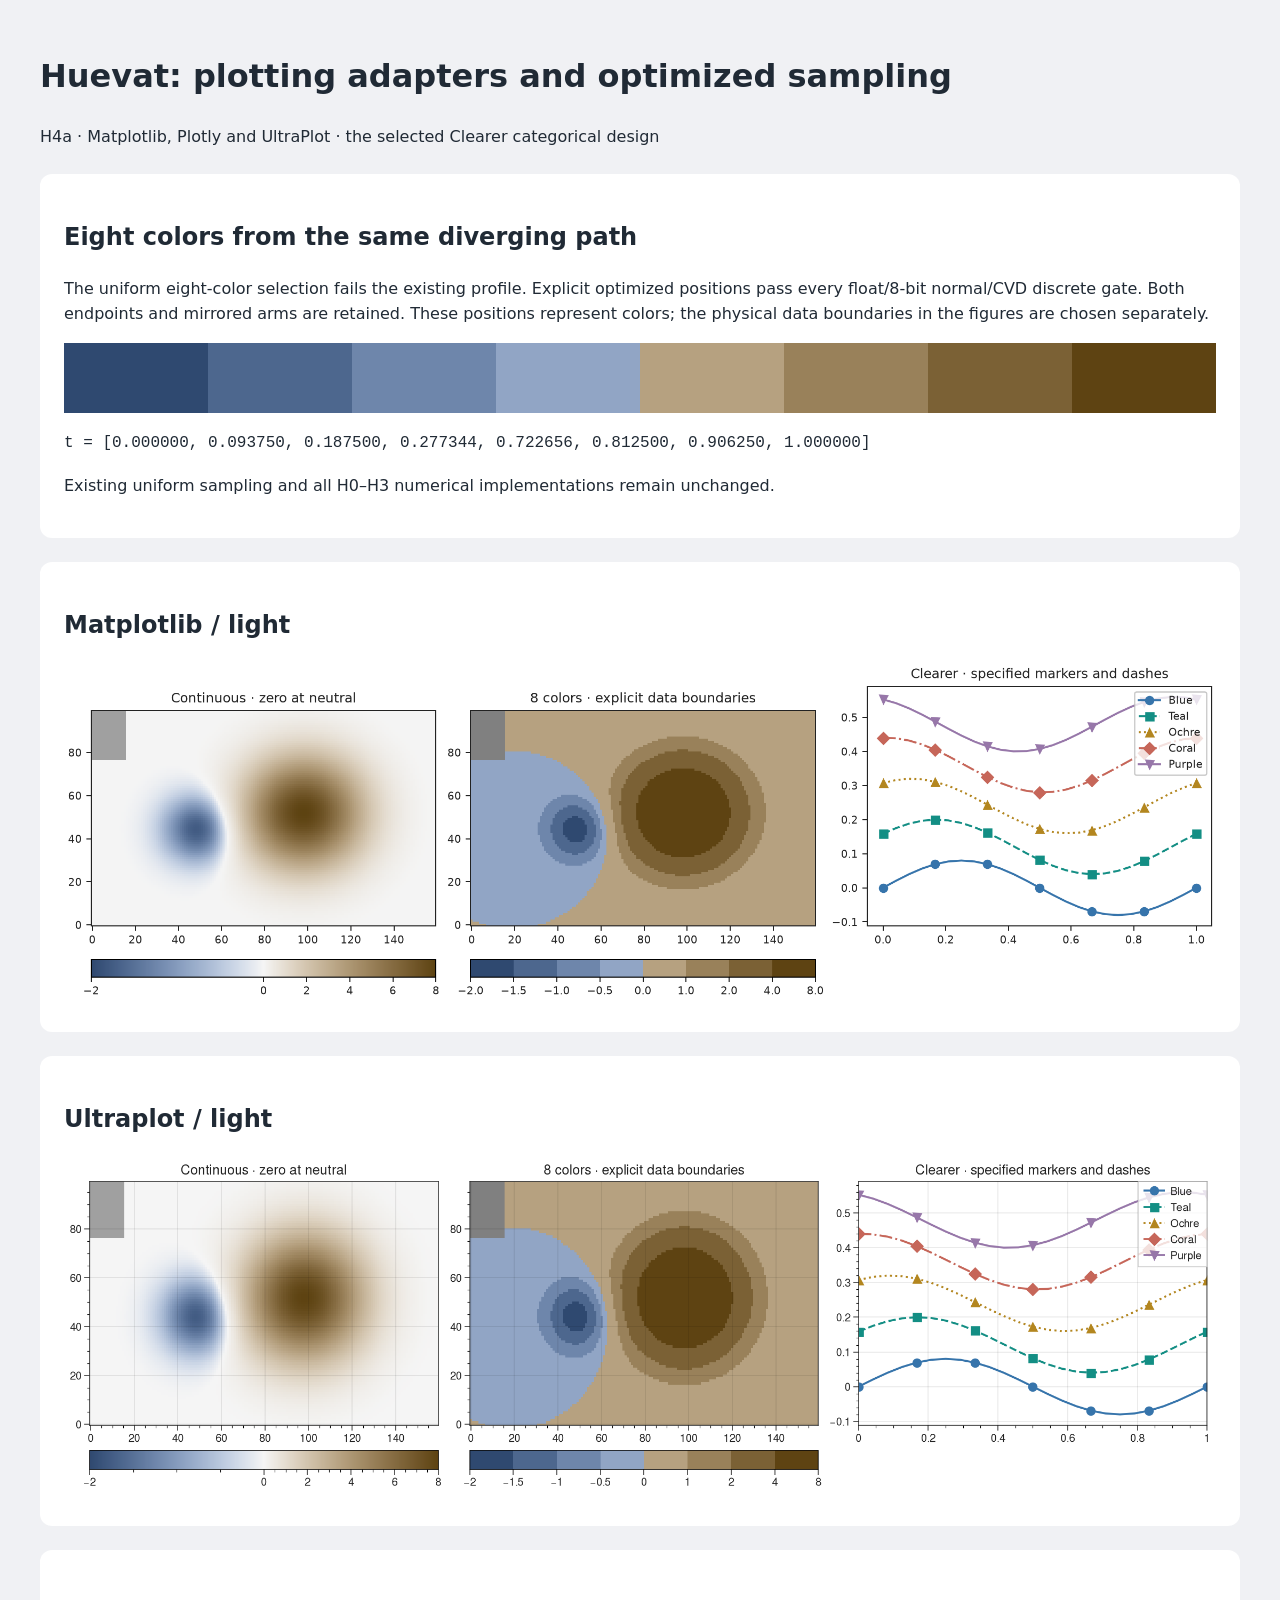
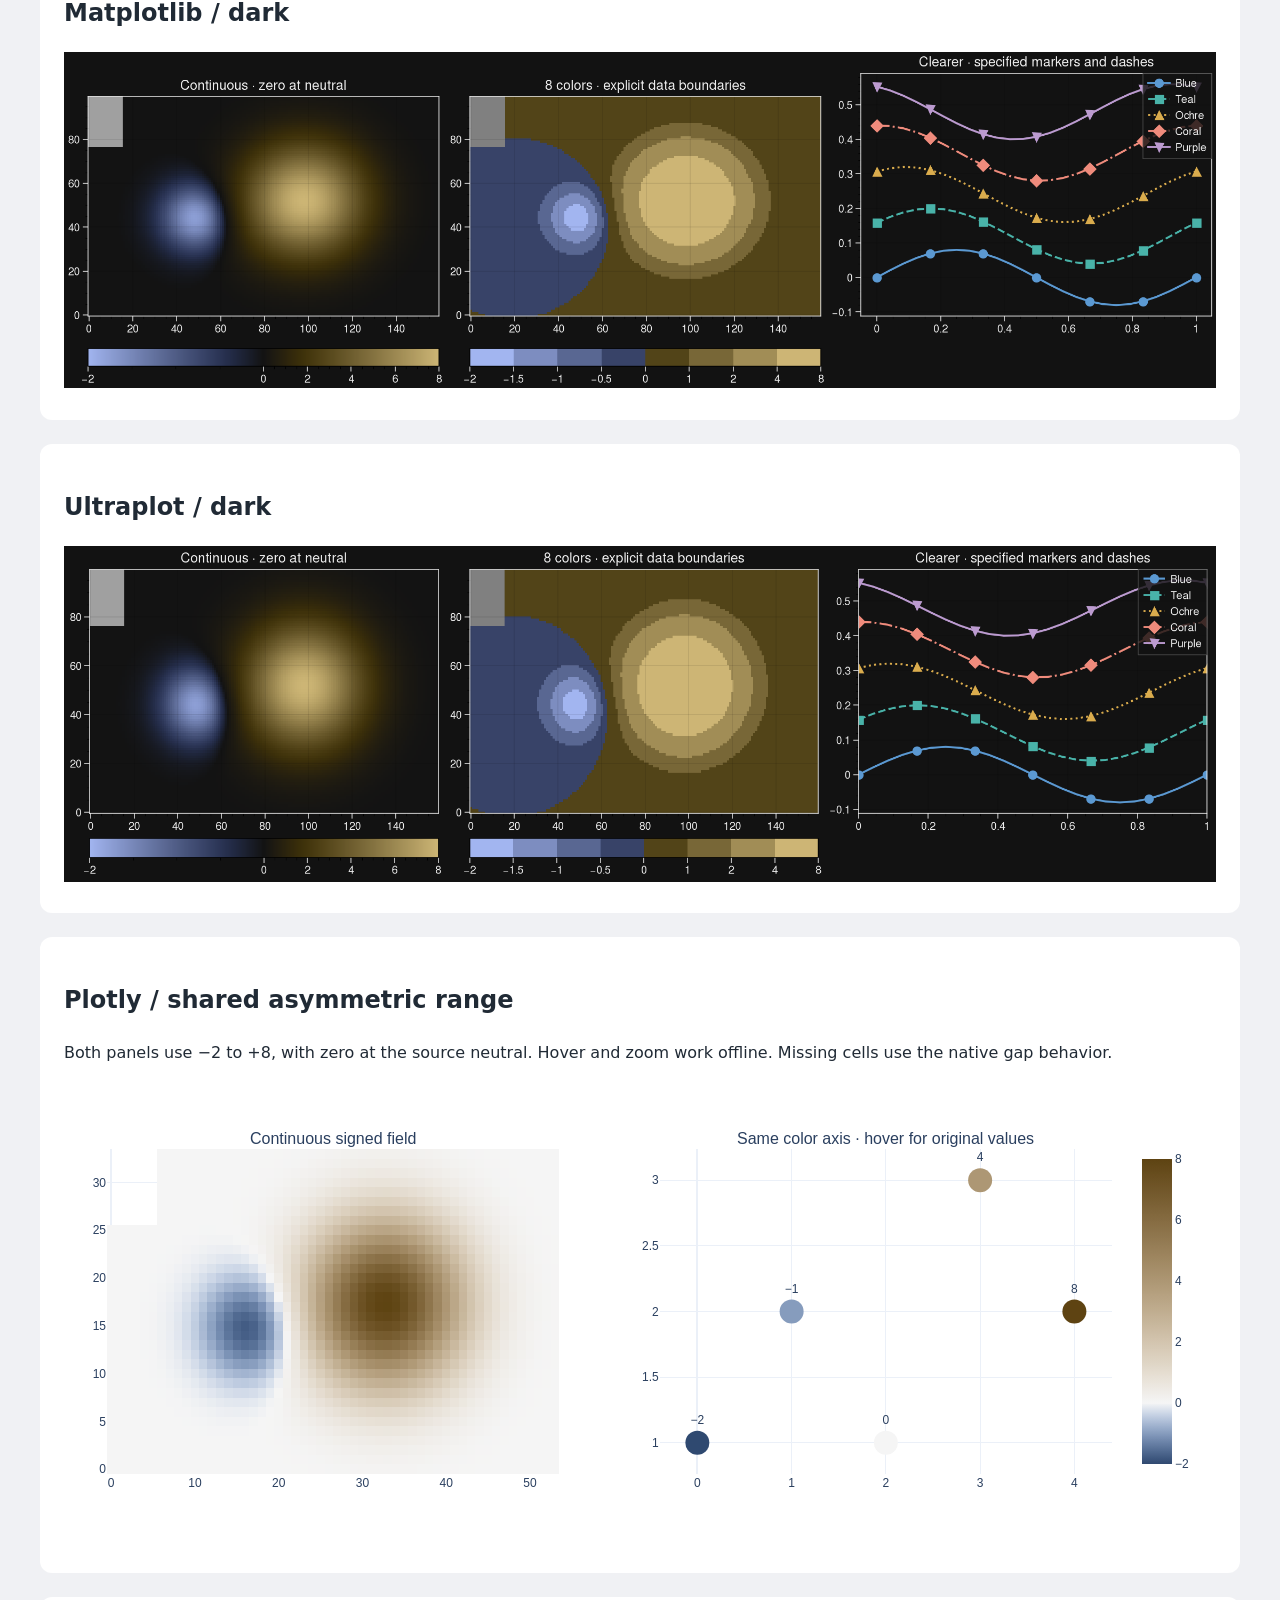
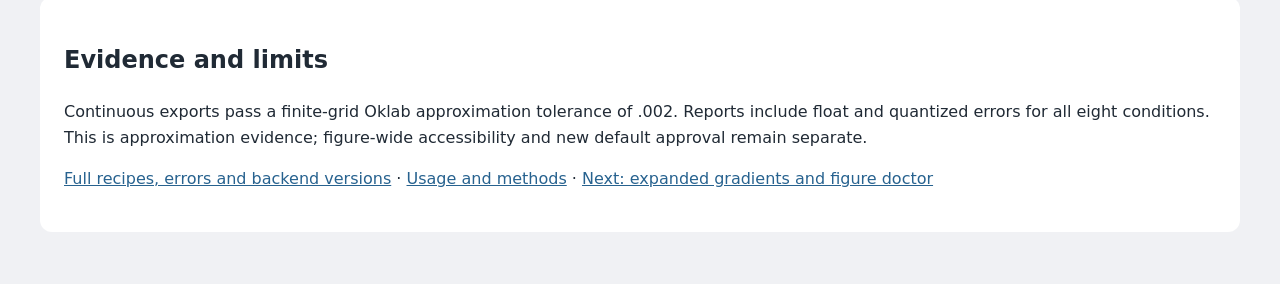
==== research/adapters-v1/index.html @ 34ba2f2d "Implement H4a native plotting adapters and optimized discrete sampling" ====
<!doctype html><html lang="en"><meta charset="utf-8"><meta name="viewport" content="width=device-width,initial-scale=1"><title>Huevat: plotting adapters and optimized sampling</title><style>body{font:16px/1.6 system-ui;max-width:1200px;margin:auto;padding:30px;background:#f0f1f4;color:#202a35}section{background:white;border-radius:12px;padding:24px;margin:24px 0}img{width:100%;height:auto}iframe{width:100%;height:460px;border:0}.row{display:flex;height:70px}.swatch{flex:1}code{overflow-wrap:anywhere}a{color:#27628f}</style><h1>Huevat: plotting adapters and optimized sampling</h1><p>H4a · Matplotlib, Plotly and UltraPlot · the selected Clearer categorical design</p><section><h2>Eight colors from the same diverging path</h2><p>The uniform eight-color selection fails the existing profile. Explicit optimized positions pass every float/8-bit normal/CVD discrete gate. Both endpoints and mirrored arms are retained. These positions represent colors; the physical data boundaries in the figures are chosen separately.</p><div class="row"><div class="swatch" style="background:#2f4970" title="t=0.00000000"></div><div class="swatch" style="background:#4d678e" title="t=0.09375000"></div><div class="swatch" style="background:#6e86ab" title="t=0.18750000"></div><div class="swatch" style="background:#91a5c5" title="t=0.27734375"></div><div class="swatch" style="background:#b6a180" title="t=0.72265625"></div><div class="swatch" style="background:#99815a" title="t=0.81250000"></div><div class="swatch" style="background:#7b6135" title="t=0.90625000"></div><div class="swatch" style="background:#5e4312" title="t=1.00000000"></div></div><p><code>t = [0.000000, 0.093750, 0.187500, 0.277344, 0.722656, 0.812500, 0.906250, 1.000000]</code></p><p>Existing uniform sampling and all H0–H3 numerical implementations remain unchanged.</p></section><section><h2>Matplotlib / light</h2><img src="matplotlib-light.png" alt="Native matplotlib figure, light background"></section><section><h2>Ultraplot / light</h2><img src="ultraplot-light.png" alt="Native ultraplot figure, light background"></section><section><h2>Matplotlib / dark</h2><img src="matplotlib-dark.png" alt="Native matplotlib figure, dark background"></section><section><h2>Ultraplot / dark</h2><img src="ultraplot-dark.png" alt="Native ultraplot figure, dark background"></section><section><h2>Plotly / shared asymmetric range</h2><p>Both panels use −2 to +8, with zero at the source neutral. Hover and zoom work offline. Missing cells use the native gap behavior.</p><iframe src="plotly.html" title="Interactive native Plotly example"></iframe></section><section><h2>Evidence and limits</h2><p>Continuous exports pass a finite-grid Oklab approximation tolerance of .002. Reports include float and quantized errors for all eight conditions. This is approximation evidence; figure-wide accessibility and new default approval remain separate.</p><p><a href="evidence.json">Full recipes, errors and backend versions</a> · <a href="../../docs/METHODS_H4A.md">Usage and methods</a> · <a href="../../docs/NEXT_STEPS.md">Next: expanded gradients and figure doctor</a></p></section></html>
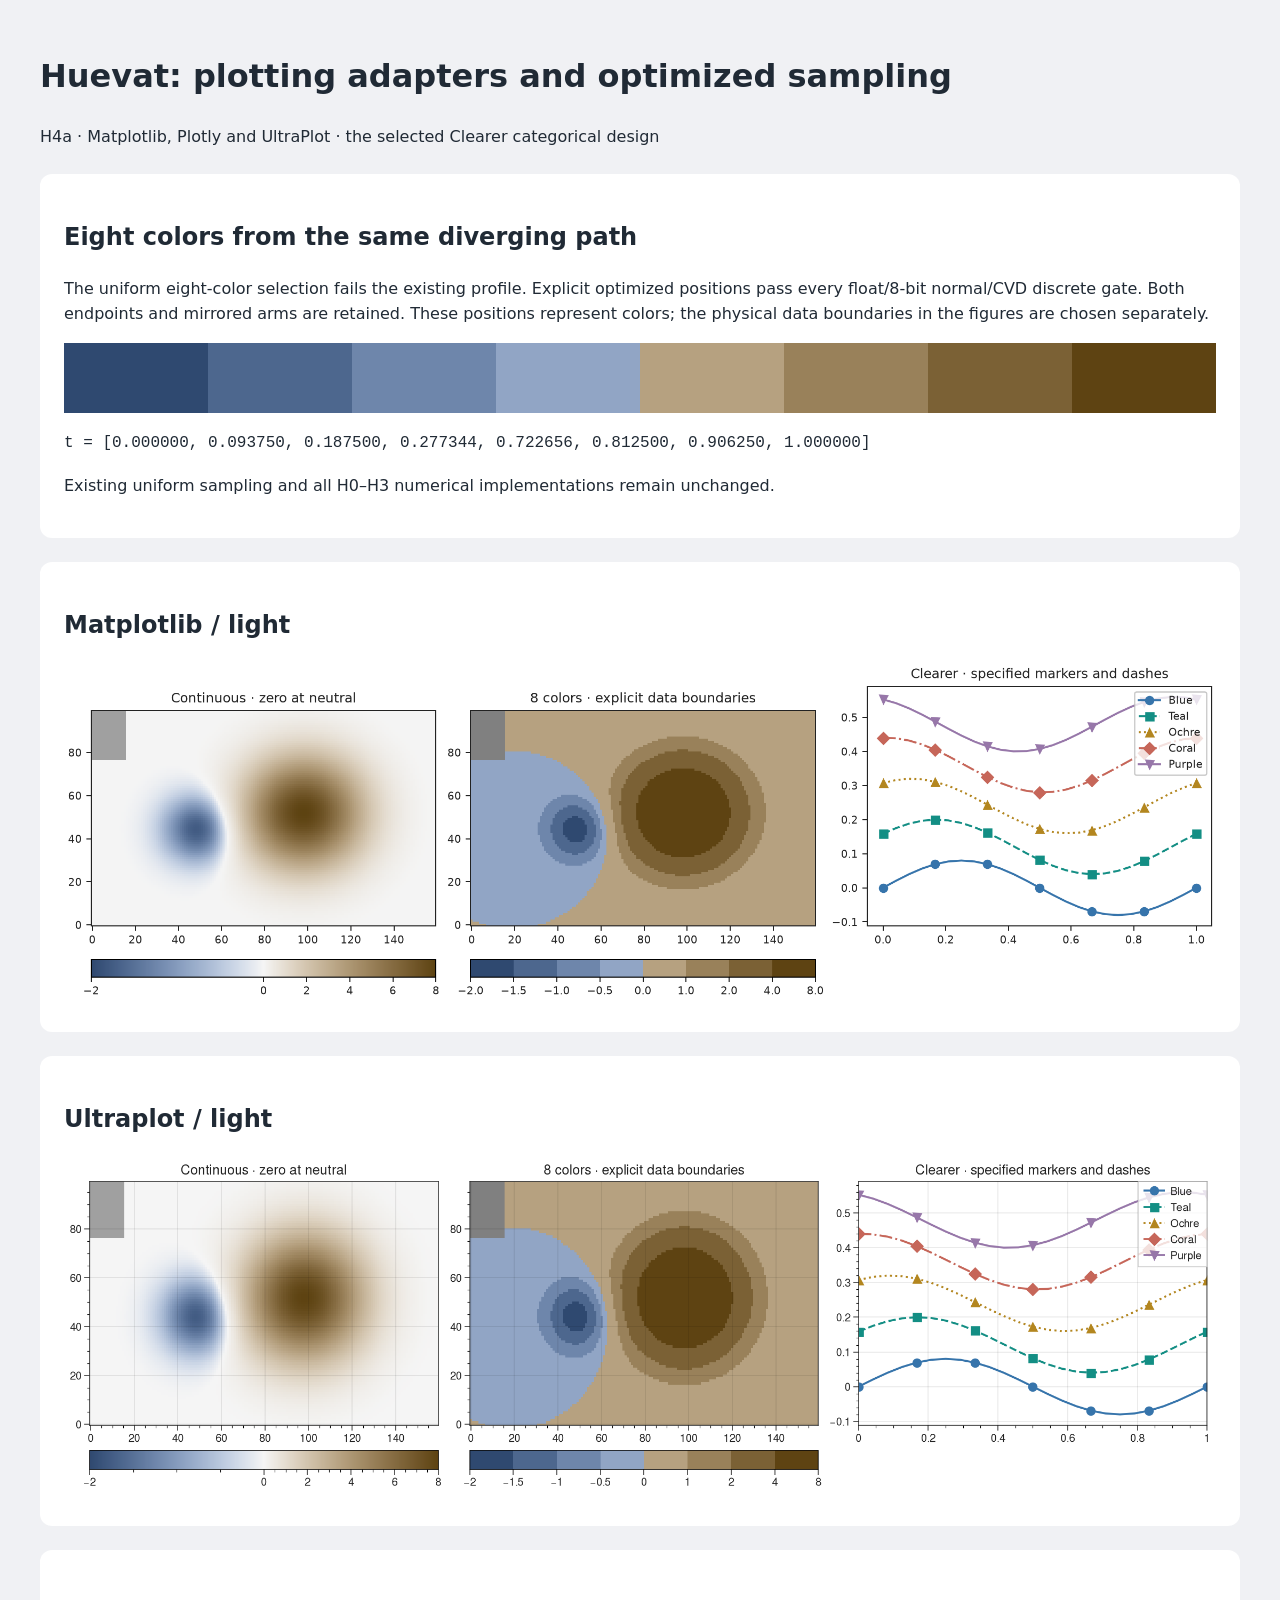
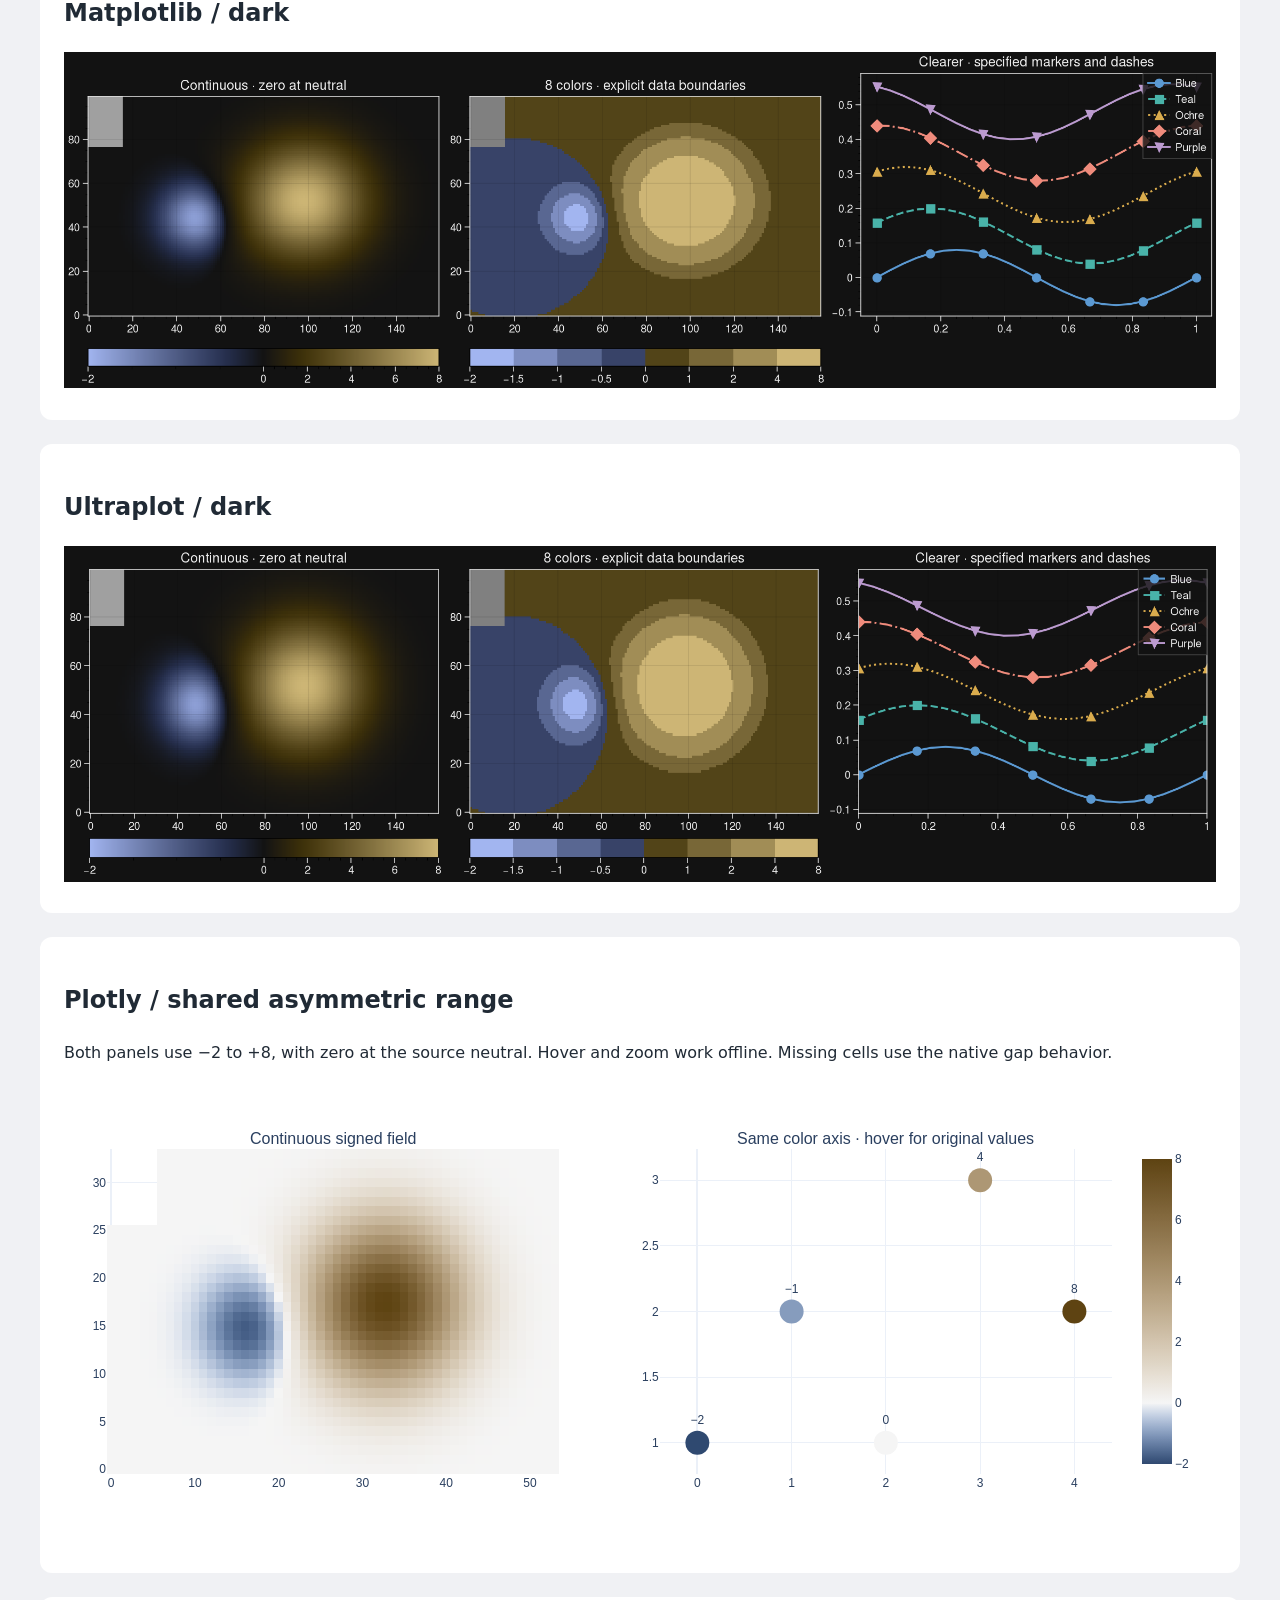
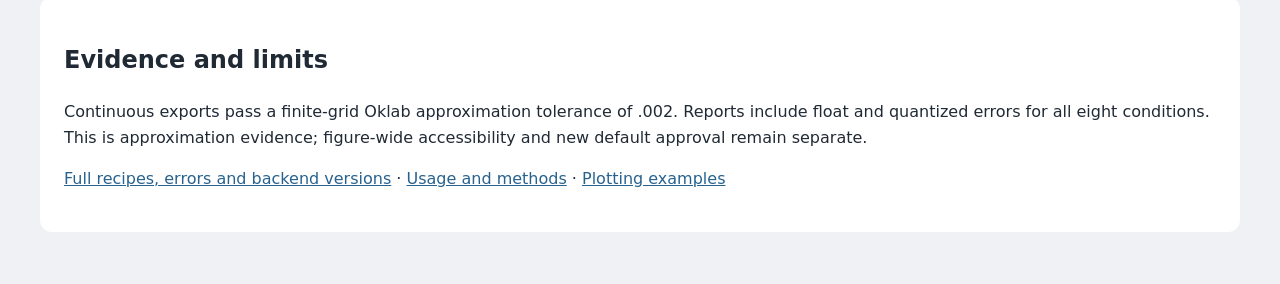
==== commit 46ab0974: "Show palette galleries in README and simplify user guides" ====
--- a/research/adapters-v1/index.html
+++ b/research/adapters-v1/index.html
@@ -1 +1 @@
-<!doctype html><html lang="en"><meta charset="utf-8"><meta name="viewport" content="width=device-width,initial-scale=1"><title>Huevat: plotting adapters and optimized sampling</title><style>body{font:16px/1.6 system-ui;max-width:1200px;margin:auto;padding:30px;background:#f0f1f4;color:#202a35}section{background:white;border-radius:12px;padding:24px;margin:24px 0}img{width:100%;height:auto}iframe{width:100%;height:460px;border:0}.row{display:flex;height:70px}.swatch{flex:1}code{overflow-wrap:anywhere}a{color:#27628f}</style><h1>Huevat: plotting adapters and optimized sampling</h1><p>H4a · Matplotlib, Plotly and UltraPlot · the selected Clearer categorical design</p><section><h2>Eight colors from the same diverging path</h2><p>The uniform eight-color selection fails the existing profile. Explicit optimized positions pass every float/8-bit normal/CVD discrete gate. Both endpoints and mirrored arms are retained. These positions represent colors; the physical data boundaries in the figures are chosen separately.</p><div class="row"><div class="swatch" style="background:#2f4970" title="t=0.00000000"></div><div class="swatch" style="background:#4d678e" title="t=0.09375000"></div><div class="swatch" style="background:#6e86ab" title="t=0.18750000"></div><div class="swatch" style="background:#91a5c5" title="t=0.27734375"></div><div class="swatch" style="background:#b6a180" title="t=0.72265625"></div><div class="swatch" style="background:#99815a" title="t=0.81250000"></div><div class="swatch" style="background:#7b6135" title="t=0.90625000"></div><div class="swatch" style="background:#5e4312" title="t=1.00000000"></div></div><p><code>t = [0.000000, 0.093750, 0.187500, 0.277344, 0.722656, 0.812500, 0.906250, 1.000000]</code></p><p>Existing uniform sampling and all H0–H3 numerical implementations remain unchanged.</p></section><section><h2>Matplotlib / light</h2><img src="matplotlib-light.png" alt="Native matplotlib figure, light background"></section><section><h2>Ultraplot / light</h2><img src="ultraplot-light.png" alt="Native ultraplot figure, light background"></section><section><h2>Matplotlib / dark</h2><img src="matplotlib-dark.png" alt="Native matplotlib figure, dark background"></section><section><h2>Ultraplot / dark</h2><img src="ultraplot-dark.png" alt="Native ultraplot figure, dark background"></section><section><h2>Plotly / shared asymmetric range</h2><p>Both panels use −2 to +8, with zero at the source neutral. Hover and zoom work offline. Missing cells use the native gap behavior.</p><iframe src="plotly.html" title="Interactive native Plotly example"></iframe></section><section><h2>Evidence and limits</h2><p>Continuous exports pass a finite-grid Oklab approximation tolerance of .002. Reports include float and quantized errors for all eight conditions. This is approximation evidence; figure-wide accessibility and new default approval remain separate.</p><p><a href="evidence.json">Full recipes, errors and backend versions</a> · <a href="../../docs/METHODS_H4A.md">Usage and methods</a> · <a href="../../docs/NEXT_STEPS.md">Next: expanded gradients and figure doctor</a></p></section></html>+<!doctype html><html lang="en"><meta charset="utf-8"><meta name="viewport" content="width=device-width,initial-scale=1"><title>Huevat: plotting adapters and optimized sampling</title><style>body{font:16px/1.6 system-ui;max-width:1200px;margin:auto;padding:30px;background:#f0f1f4;color:#202a35}section{background:white;border-radius:12px;padding:24px;margin:24px 0}img{width:100%;height:auto}iframe{width:100%;height:460px;border:0}.row{display:flex;height:70px}.swatch{flex:1}code{overflow-wrap:anywhere}a{color:#27628f}</style><h1>Huevat: plotting adapters and optimized sampling</h1><p>H4a · Matplotlib, Plotly and UltraPlot · the selected Clearer categorical design</p><section><h2>Eight colors from the same diverging path</h2><p>The uniform eight-color selection fails the existing profile. Explicit optimized positions pass every float/8-bit normal/CVD discrete gate. Both endpoints and mirrored arms are retained. These positions represent colors; the physical data boundaries in the figures are chosen separately.</p><div class="row"><div class="swatch" style="background:#2f4970" title="t=0.00000000"></div><div class="swatch" style="background:#4d678e" title="t=0.09375000"></div><div class="swatch" style="background:#6e86ab" title="t=0.18750000"></div><div class="swatch" style="background:#91a5c5" title="t=0.27734375"></div><div class="swatch" style="background:#b6a180" title="t=0.72265625"></div><div class="swatch" style="background:#99815a" title="t=0.81250000"></div><div class="swatch" style="background:#7b6135" title="t=0.90625000"></div><div class="swatch" style="background:#5e4312" title="t=1.00000000"></div></div><p><code>t = [0.000000, 0.093750, 0.187500, 0.277344, 0.722656, 0.812500, 0.906250, 1.000000]</code></p><p>Existing uniform sampling and all H0–H3 numerical implementations remain unchanged.</p></section><section><h2>Matplotlib / light</h2><img src="matplotlib-light.png" alt="Native matplotlib figure, light background"></section><section><h2>Ultraplot / light</h2><img src="ultraplot-light.png" alt="Native ultraplot figure, light background"></section><section><h2>Matplotlib / dark</h2><img src="matplotlib-dark.png" alt="Native matplotlib figure, dark background"></section><section><h2>Ultraplot / dark</h2><img src="ultraplot-dark.png" alt="Native ultraplot figure, dark background"></section><section><h2>Plotly / shared asymmetric range</h2><p>Both panels use −2 to +8, with zero at the source neutral. Hover and zoom work offline. Missing cells use the native gap behavior.</p><iframe src="plotly.html" title="Interactive native Plotly example"></iframe></section><section><h2>Evidence and limits</h2><p>Continuous exports pass a finite-grid Oklab approximation tolerance of .002. Reports include float and quantized errors for all eight conditions. This is approximation evidence; figure-wide accessibility and new default approval remain separate.</p><p><a href="evidence.json">Full recipes, errors and backend versions</a> · <a href="../../docs/METHODS_H4A.md">Usage and methods</a> · <a href="../../examples/README.md">Plotting examples</a></p></section></html>
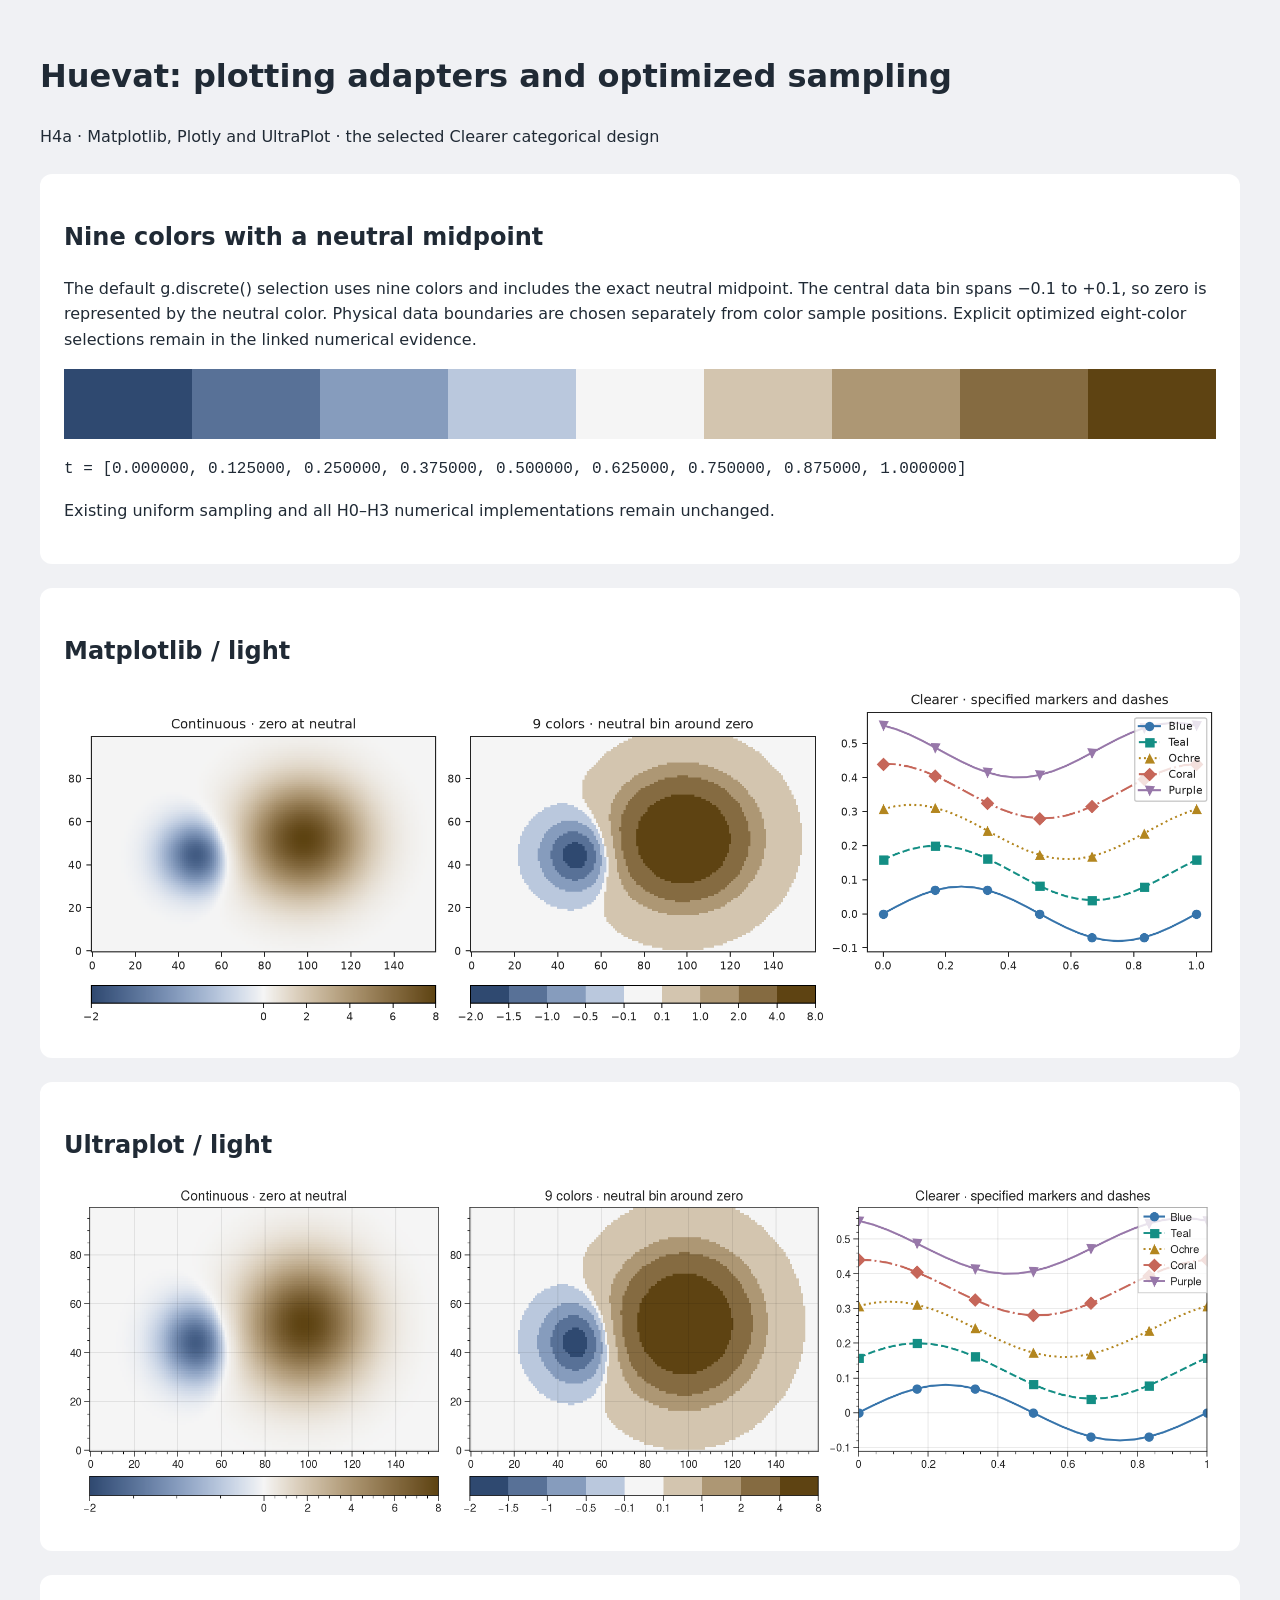
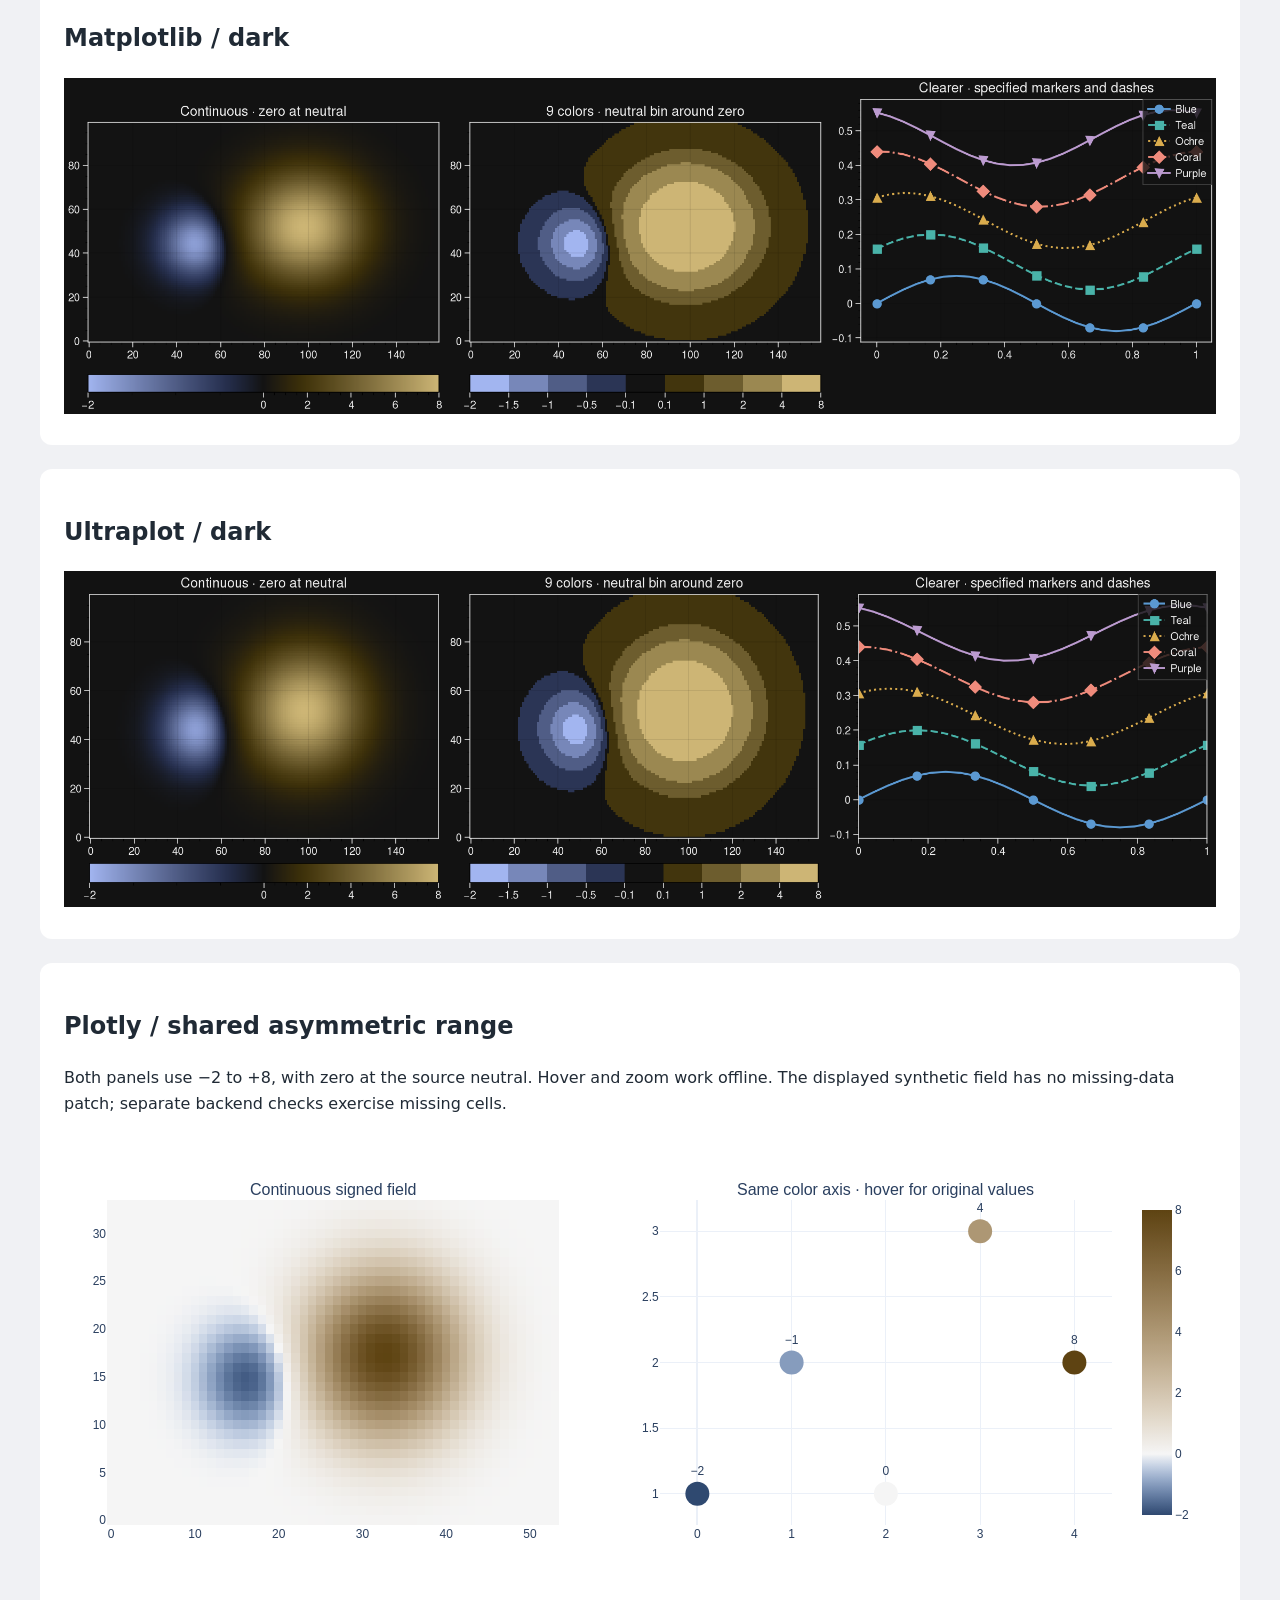
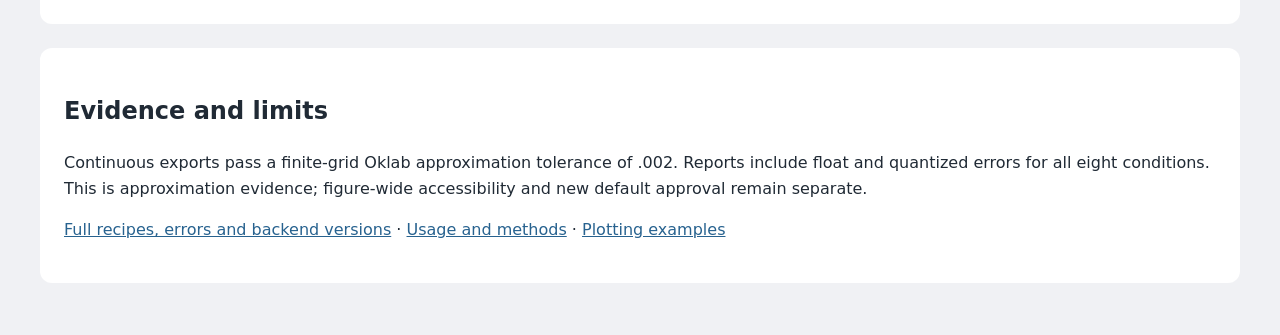
==== commit 3a76e94b: "Use nine-bin diverging defaults in README figures" ====
--- a/research/adapters-v1/index.html
+++ b/research/adapters-v1/index.html
@@ -1 +1 @@
-<!doctype html><html lang="en"><meta charset="utf-8"><meta name="viewport" content="width=device-width,initial-scale=1"><title>Huevat: plotting adapters and optimized sampling</title><style>body{font:16px/1.6 system-ui;max-width:1200px;margin:auto;padding:30px;background:#f0f1f4;color:#202a35}section{background:white;border-radius:12px;padding:24px;margin:24px 0}img{width:100%;height:auto}iframe{width:100%;height:460px;border:0}.row{display:flex;height:70px}.swatch{flex:1}code{overflow-wrap:anywhere}a{color:#27628f}</style><h1>Huevat: plotting adapters and optimized sampling</h1><p>H4a · Matplotlib, Plotly and UltraPlot · the selected Clearer categorical design</p><section><h2>Eight colors from the same diverging path</h2><p>The uniform eight-color selection fails the existing profile. Explicit optimized positions pass every float/8-bit normal/CVD discrete gate. Both endpoints and mirrored arms are retained. These positions represent colors; the physical data boundaries in the figures are chosen separately.</p><div class="row"><div class="swatch" style="background:#2f4970" title="t=0.00000000"></div><div class="swatch" style="background:#4d678e" title="t=0.09375000"></div><div class="swatch" style="background:#6e86ab" title="t=0.18750000"></div><div class="swatch" style="background:#91a5c5" title="t=0.27734375"></div><div class="swatch" style="background:#b6a180" title="t=0.72265625"></div><div class="swatch" style="background:#99815a" title="t=0.81250000"></div><div class="swatch" style="background:#7b6135" title="t=0.90625000"></div><div class="swatch" style="background:#5e4312" title="t=1.00000000"></div></div><p><code>t = [0.000000, 0.093750, 0.187500, 0.277344, 0.722656, 0.812500, 0.906250, 1.000000]</code></p><p>Existing uniform sampling and all H0–H3 numerical implementations remain unchanged.</p></section><section><h2>Matplotlib / light</h2><img src="matplotlib-light.png" alt="Native matplotlib figure, light background"></section><section><h2>Ultraplot / light</h2><img src="ultraplot-light.png" alt="Native ultraplot figure, light background"></section><section><h2>Matplotlib / dark</h2><img src="matplotlib-dark.png" alt="Native matplotlib figure, dark background"></section><section><h2>Ultraplot / dark</h2><img src="ultraplot-dark.png" alt="Native ultraplot figure, dark background"></section><section><h2>Plotly / shared asymmetric range</h2><p>Both panels use −2 to +8, with zero at the source neutral. Hover and zoom work offline. Missing cells use the native gap behavior.</p><iframe src="plotly.html" title="Interactive native Plotly example"></iframe></section><section><h2>Evidence and limits</h2><p>Continuous exports pass a finite-grid Oklab approximation tolerance of .002. Reports include float and quantized errors for all eight conditions. This is approximation evidence; figure-wide accessibility and new default approval remain separate.</p><p><a href="evidence.json">Full recipes, errors and backend versions</a> · <a href="../../docs/METHODS_H4A.md">Usage and methods</a> · <a href="../../examples/README.md">Plotting examples</a></p></section></html>+<!doctype html><html lang="en"><meta charset="utf-8"><meta name="viewport" content="width=device-width,initial-scale=1"><title>Huevat: plotting adapters and optimized sampling</title><style>body{font:16px/1.6 system-ui;max-width:1200px;margin:auto;padding:30px;background:#f0f1f4;color:#202a35}section{background:white;border-radius:12px;padding:24px;margin:24px 0}img{width:100%;height:auto}iframe{width:100%;height:460px;border:0}.row{display:flex;height:70px}.swatch{flex:1}code{overflow-wrap:anywhere}a{color:#27628f}</style><h1>Huevat: plotting adapters and optimized sampling</h1><p>H4a · Matplotlib, Plotly and UltraPlot · the selected Clearer categorical design</p><section><h2>Nine colors with a neutral midpoint</h2><p>The default g.discrete() selection uses nine colors and includes the exact neutral midpoint. The central data bin spans −0.1 to +0.1, so zero is represented by the neutral color. Physical data boundaries are chosen separately from color sample positions. Explicit optimized eight-color selections remain in the linked numerical evidence.</p><div class="row"><div class="swatch" style="background:#2f4970" title="t=0.00000000"></div><div class="swatch" style="background:#587197" title="t=0.12500000"></div><div class="swatch" style="background:#869cbd" title="t=0.25000000"></div><div class="swatch" style="background:#bac8dd" title="t=0.37500000"></div><div class="swatch" style="background:#f5f5f5" title="t=0.50000000"></div><div class="swatch" style="background:#d3c5af" title="t=0.62500000"></div><div class="swatch" style="background:#ad9774" title="t=0.75000000"></div><div class="swatch" style="background:#856b41" title="t=0.87500000"></div><div class="swatch" style="background:#5e4312" title="t=1.00000000"></div></div><p><code>t = [0.000000, 0.125000, 0.250000, 0.375000, 0.500000, 0.625000, 0.750000, 0.875000, 1.000000]</code></p><p>Existing uniform sampling and all H0–H3 numerical implementations remain unchanged.</p></section><section><h2>Matplotlib / light</h2><img src="matplotlib-light.png" alt="Native matplotlib figure, light background"></section><section><h2>Ultraplot / light</h2><img src="ultraplot-light.png" alt="Native ultraplot figure, light background"></section><section><h2>Matplotlib / dark</h2><img src="matplotlib-dark.png" alt="Native matplotlib figure, dark background"></section><section><h2>Ultraplot / dark</h2><img src="ultraplot-dark.png" alt="Native ultraplot figure, dark background"></section><section><h2>Plotly / shared asymmetric range</h2><p>Both panels use −2 to +8, with zero at the source neutral. Hover and zoom work offline. The displayed synthetic field has no missing-data patch; separate backend checks exercise missing cells.</p><iframe src="plotly.html" title="Interactive native Plotly example"></iframe></section><section><h2>Evidence and limits</h2><p>Continuous exports pass a finite-grid Oklab approximation tolerance of .002. Reports include float and quantized errors for all eight conditions. This is approximation evidence; figure-wide accessibility and new default approval remain separate.</p><p><a href="evidence.json">Full recipes, errors and backend versions</a> · <a href="../../docs/METHODS_H4A.md">Usage and methods</a> · <a href="../../examples/README.md">Plotting examples</a></p></section></html>
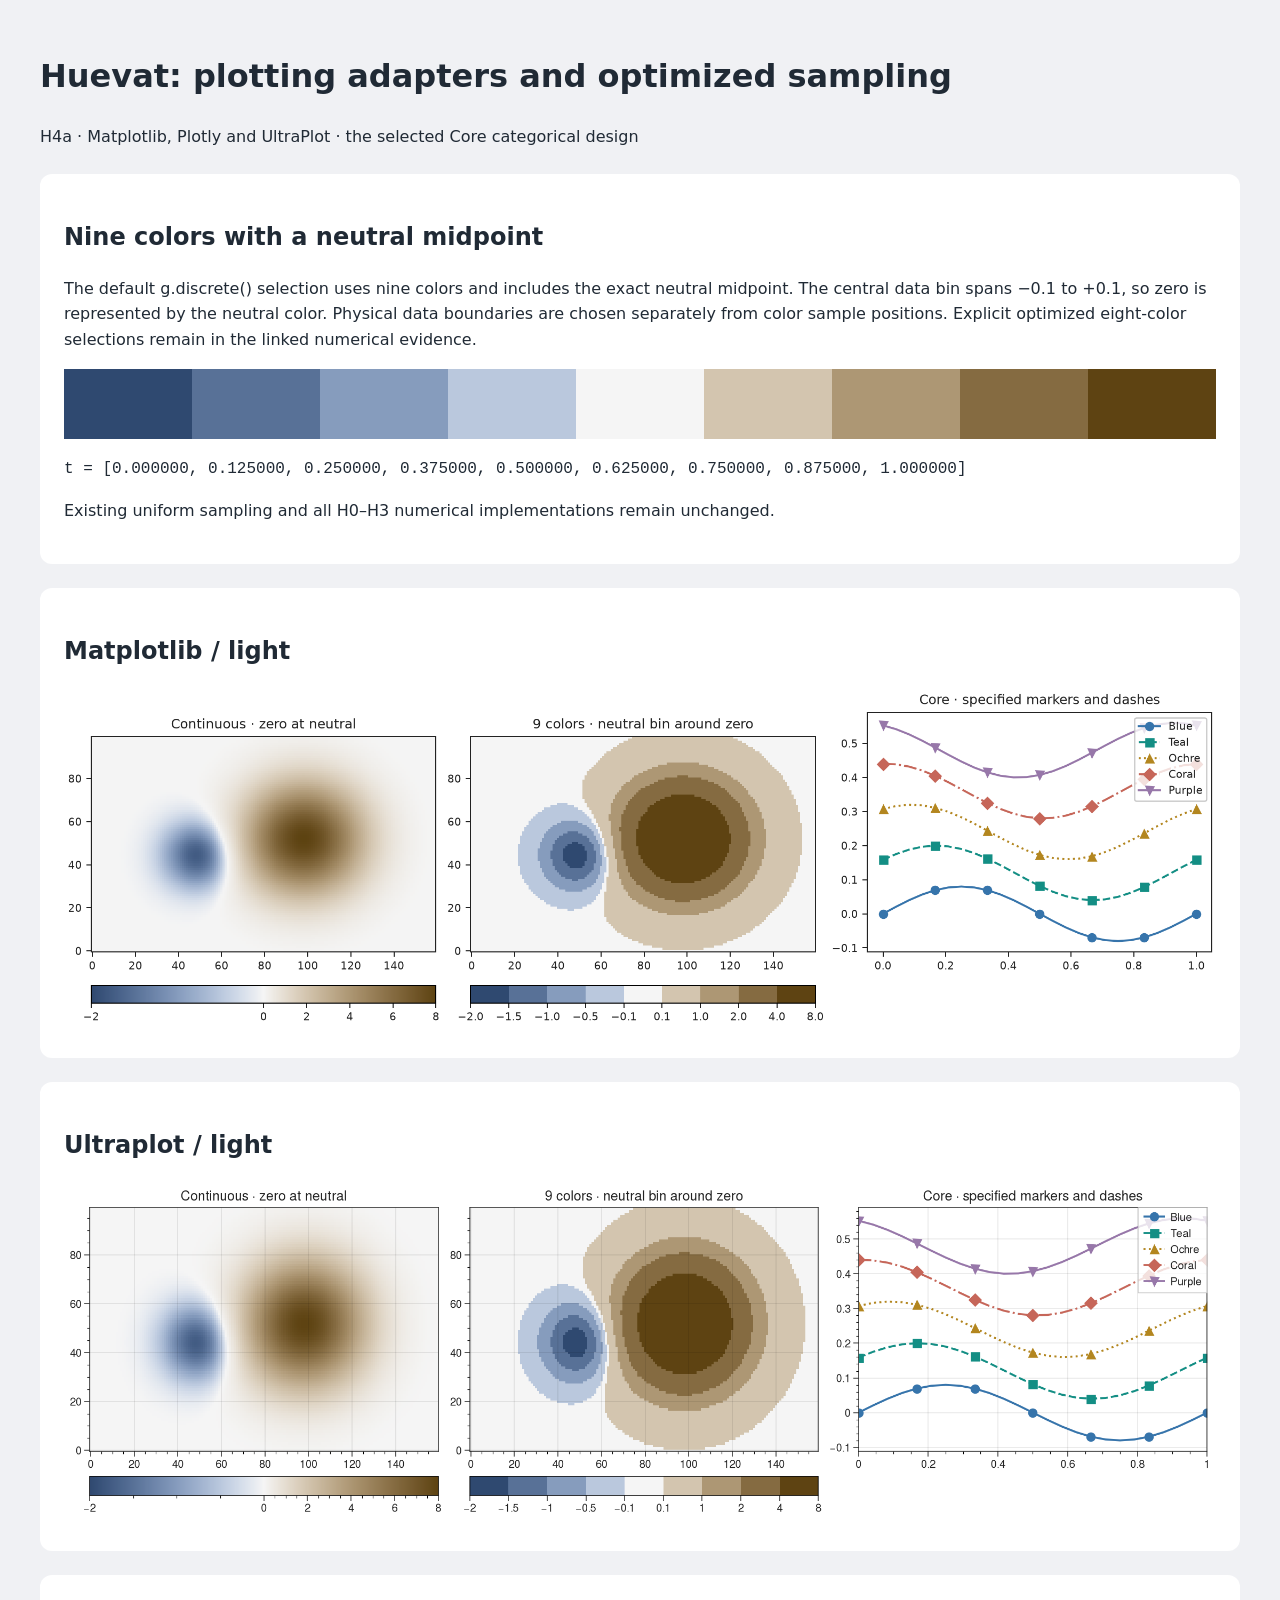
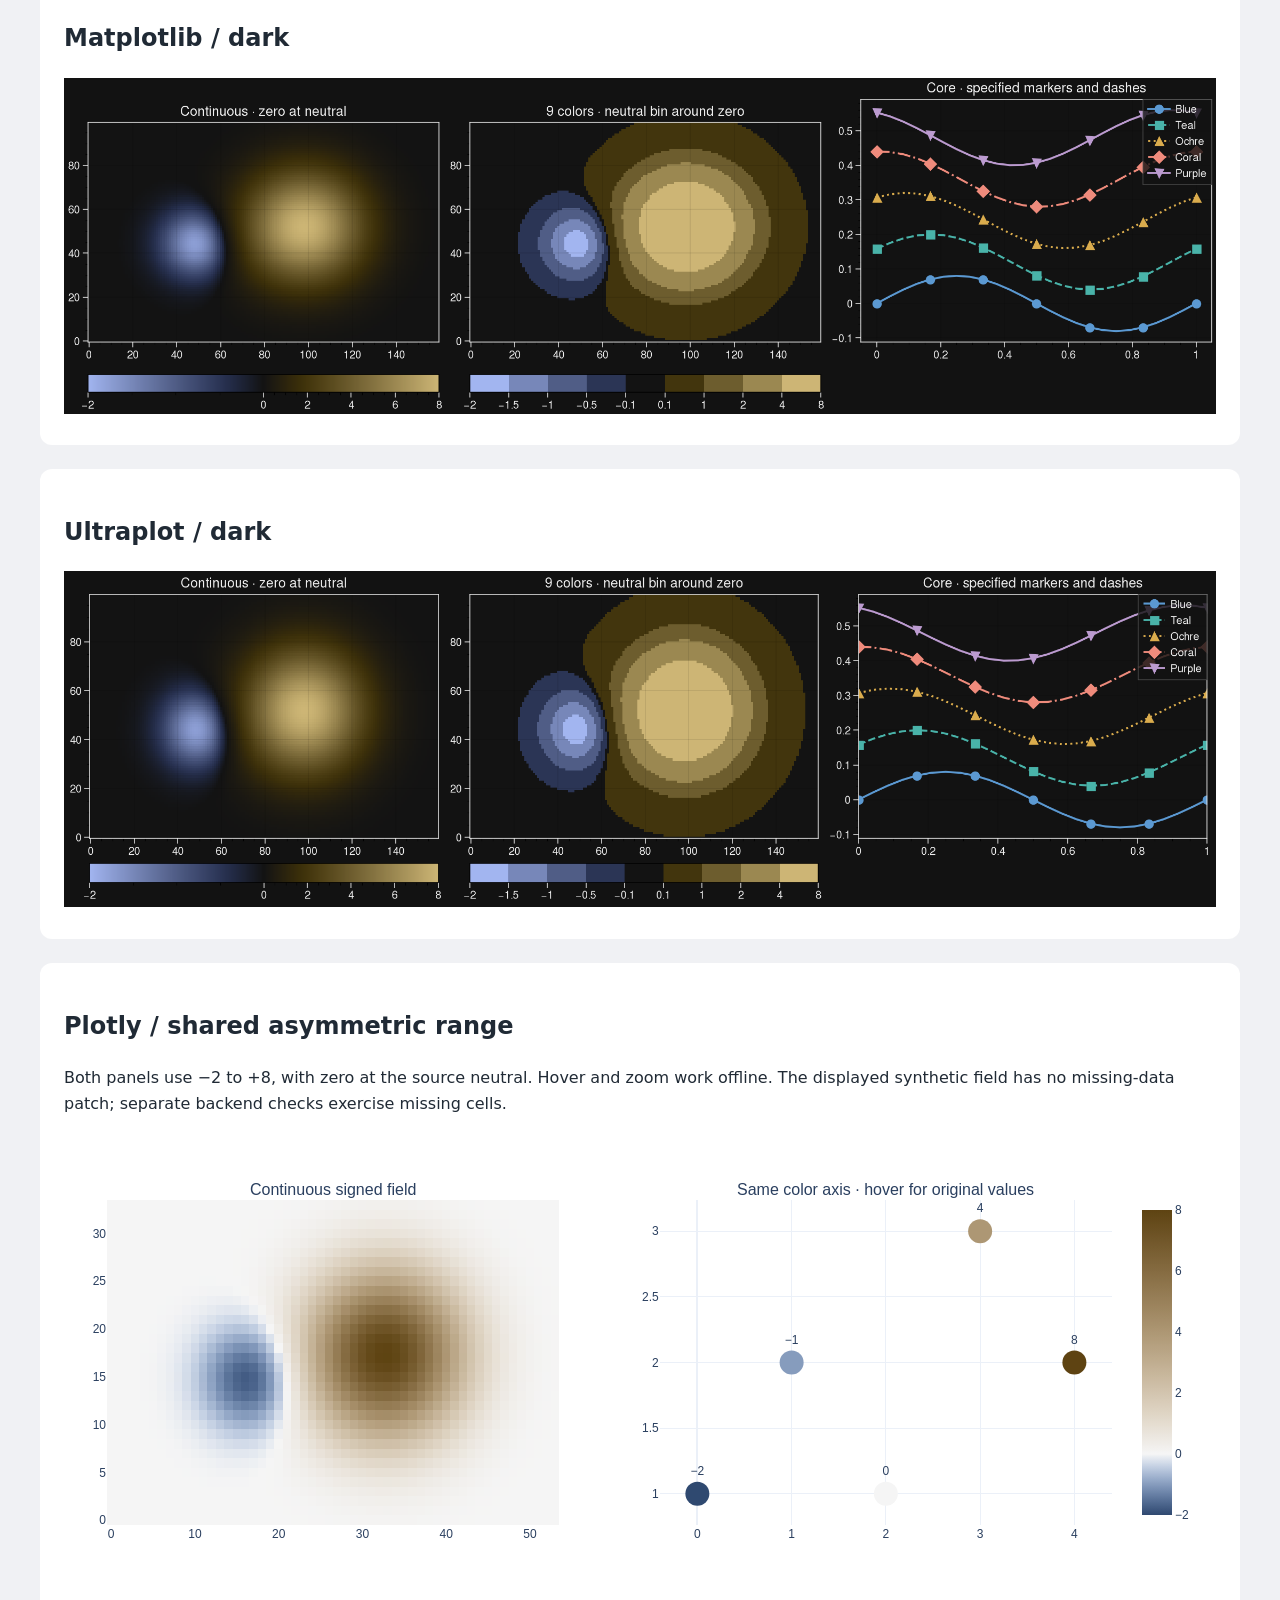
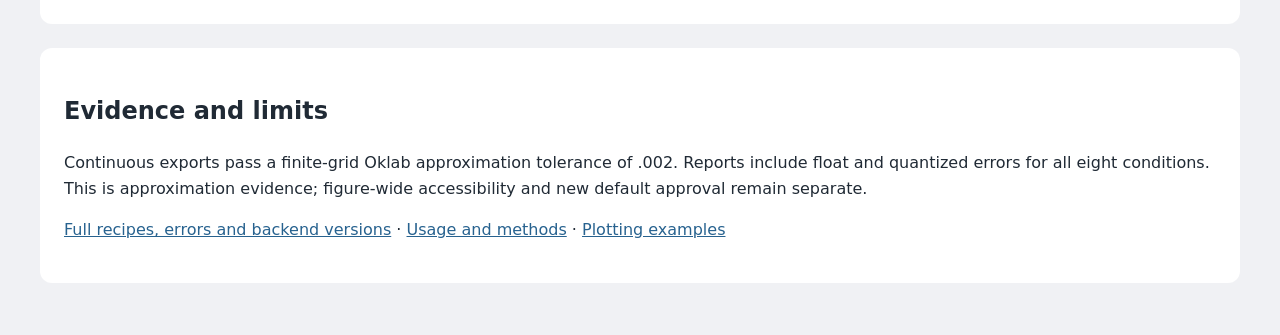
==== commit 1c5a179b: "Verify merged release compatibility and development examples" ====
--- a/research/adapters-v1/index.html
+++ b/research/adapters-v1/index.html
@@ -1 +1 @@
-<!doctype html><html lang="en"><meta charset="utf-8"><meta name="viewport" content="width=device-width,initial-scale=1"><title>Huevat: plotting adapters and optimized sampling</title><style>body{font:16px/1.6 system-ui;max-width:1200px;margin:auto;padding:30px;background:#f0f1f4;color:#202a35}section{background:white;border-radius:12px;padding:24px;margin:24px 0}img{width:100%;height:auto}iframe{width:100%;height:460px;border:0}.row{display:flex;height:70px}.swatch{flex:1}code{overflow-wrap:anywhere}a{color:#27628f}</style><h1>Huevat: plotting adapters and optimized sampling</h1><p>H4a · Matplotlib, Plotly and UltraPlot · the selected Clearer categorical design</p><section><h2>Nine colors with a neutral midpoint</h2><p>The default g.discrete() selection uses nine colors and includes the exact neutral midpoint. The central data bin spans −0.1 to +0.1, so zero is represented by the neutral color. Physical data boundaries are chosen separately from color sample positions. Explicit optimized eight-color selections remain in the linked numerical evidence.</p><div class="row"><div class="swatch" style="background:#2f4970" title="t=0.00000000"></div><div class="swatch" style="background:#587197" title="t=0.12500000"></div><div class="swatch" style="background:#869cbd" title="t=0.25000000"></div><div class="swatch" style="background:#bac8dd" title="t=0.37500000"></div><div class="swatch" style="background:#f5f5f5" title="t=0.50000000"></div><div class="swatch" style="background:#d3c5af" title="t=0.62500000"></div><div class="swatch" style="background:#ad9774" title="t=0.75000000"></div><div class="swatch" style="background:#856b41" title="t=0.87500000"></div><div class="swatch" style="background:#5e4312" title="t=1.00000000"></div></div><p><code>t = [0.000000, 0.125000, 0.250000, 0.375000, 0.500000, 0.625000, 0.750000, 0.875000, 1.000000]</code></p><p>Existing uniform sampling and all H0–H3 numerical implementations remain unchanged.</p></section><section><h2>Matplotlib / light</h2><img src="matplotlib-light.png" alt="Native matplotlib figure, light background"></section><section><h2>Ultraplot / light</h2><img src="ultraplot-light.png" alt="Native ultraplot figure, light background"></section><section><h2>Matplotlib / dark</h2><img src="matplotlib-dark.png" alt="Native matplotlib figure, dark background"></section><section><h2>Ultraplot / dark</h2><img src="ultraplot-dark.png" alt="Native ultraplot figure, dark background"></section><section><h2>Plotly / shared asymmetric range</h2><p>Both panels use −2 to +8, with zero at the source neutral. Hover and zoom work offline. The displayed synthetic field has no missing-data patch; separate backend checks exercise missing cells.</p><iframe src="plotly.html" title="Interactive native Plotly example"></iframe></section><section><h2>Evidence and limits</h2><p>Continuous exports pass a finite-grid Oklab approximation tolerance of .002. Reports include float and quantized errors for all eight conditions. This is approximation evidence; figure-wide accessibility and new default approval remain separate.</p><p><a href="evidence.json">Full recipes, errors and backend versions</a> · <a href="../../docs/METHODS_H4A.md">Usage and methods</a> · <a href="../../examples/README.md">Plotting examples</a></p></section></html>+<!doctype html><html lang="en"><meta charset="utf-8"><meta name="viewport" content="width=device-width,initial-scale=1"><title>Huevat: plotting adapters and optimized sampling</title><style>body{font:16px/1.6 system-ui;max-width:1200px;margin:auto;padding:30px;background:#f0f1f4;color:#202a35}section{background:white;border-radius:12px;padding:24px;margin:24px 0}img{width:100%;height:auto}iframe{width:100%;height:460px;border:0}.row{display:flex;height:70px}.swatch{flex:1}code{overflow-wrap:anywhere}a{color:#27628f}</style><h1>Huevat: plotting adapters and optimized sampling</h1><p>H4a · Matplotlib, Plotly and UltraPlot · the selected Core categorical design</p><section><h2>Nine colors with a neutral midpoint</h2><p>The default g.discrete() selection uses nine colors and includes the exact neutral midpoint. The central data bin spans −0.1 to +0.1, so zero is represented by the neutral color. Physical data boundaries are chosen separately from color sample positions. Explicit optimized eight-color selections remain in the linked numerical evidence.</p><div class="row"><div class="swatch" style="background:#2f4970" title="t=0.00000000"></div><div class="swatch" style="background:#587197" title="t=0.12500000"></div><div class="swatch" style="background:#869cbd" title="t=0.25000000"></div><div class="swatch" style="background:#bac8dd" title="t=0.37500000"></div><div class="swatch" style="background:#f5f5f5" title="t=0.50000000"></div><div class="swatch" style="background:#d3c5af" title="t=0.62500000"></div><div class="swatch" style="background:#ad9774" title="t=0.75000000"></div><div class="swatch" style="background:#856b41" title="t=0.87500000"></div><div class="swatch" style="background:#5e4312" title="t=1.00000000"></div></div><p><code>t = [0.000000, 0.125000, 0.250000, 0.375000, 0.500000, 0.625000, 0.750000, 0.875000, 1.000000]</code></p><p>Existing uniform sampling and all H0–H3 numerical implementations remain unchanged.</p></section><section><h2>Matplotlib / light</h2><img src="matplotlib-light.png" alt="Native matplotlib figure, light background"></section><section><h2>Ultraplot / light</h2><img src="ultraplot-light.png" alt="Native ultraplot figure, light background"></section><section><h2>Matplotlib / dark</h2><img src="matplotlib-dark.png" alt="Native matplotlib figure, dark background"></section><section><h2>Ultraplot / dark</h2><img src="ultraplot-dark.png" alt="Native ultraplot figure, dark background"></section><section><h2>Plotly / shared asymmetric range</h2><p>Both panels use −2 to +8, with zero at the source neutral. Hover and zoom work offline. The displayed synthetic field has no missing-data patch; separate backend checks exercise missing cells.</p><iframe src="plotly.html" title="Interactive native Plotly example"></iframe></section><section><h2>Evidence and limits</h2><p>Continuous exports pass a finite-grid Oklab approximation tolerance of .002. Reports include float and quantized errors for all eight conditions. This is approximation evidence; figure-wide accessibility and new default approval remain separate.</p><p><a href="evidence.json">Full recipes, errors and backend versions</a> · <a href="../../docs/METHODS_H4A.md">Usage and methods</a> · <a href="../../examples/README.md">Plotting examples</a></p></section></html>
